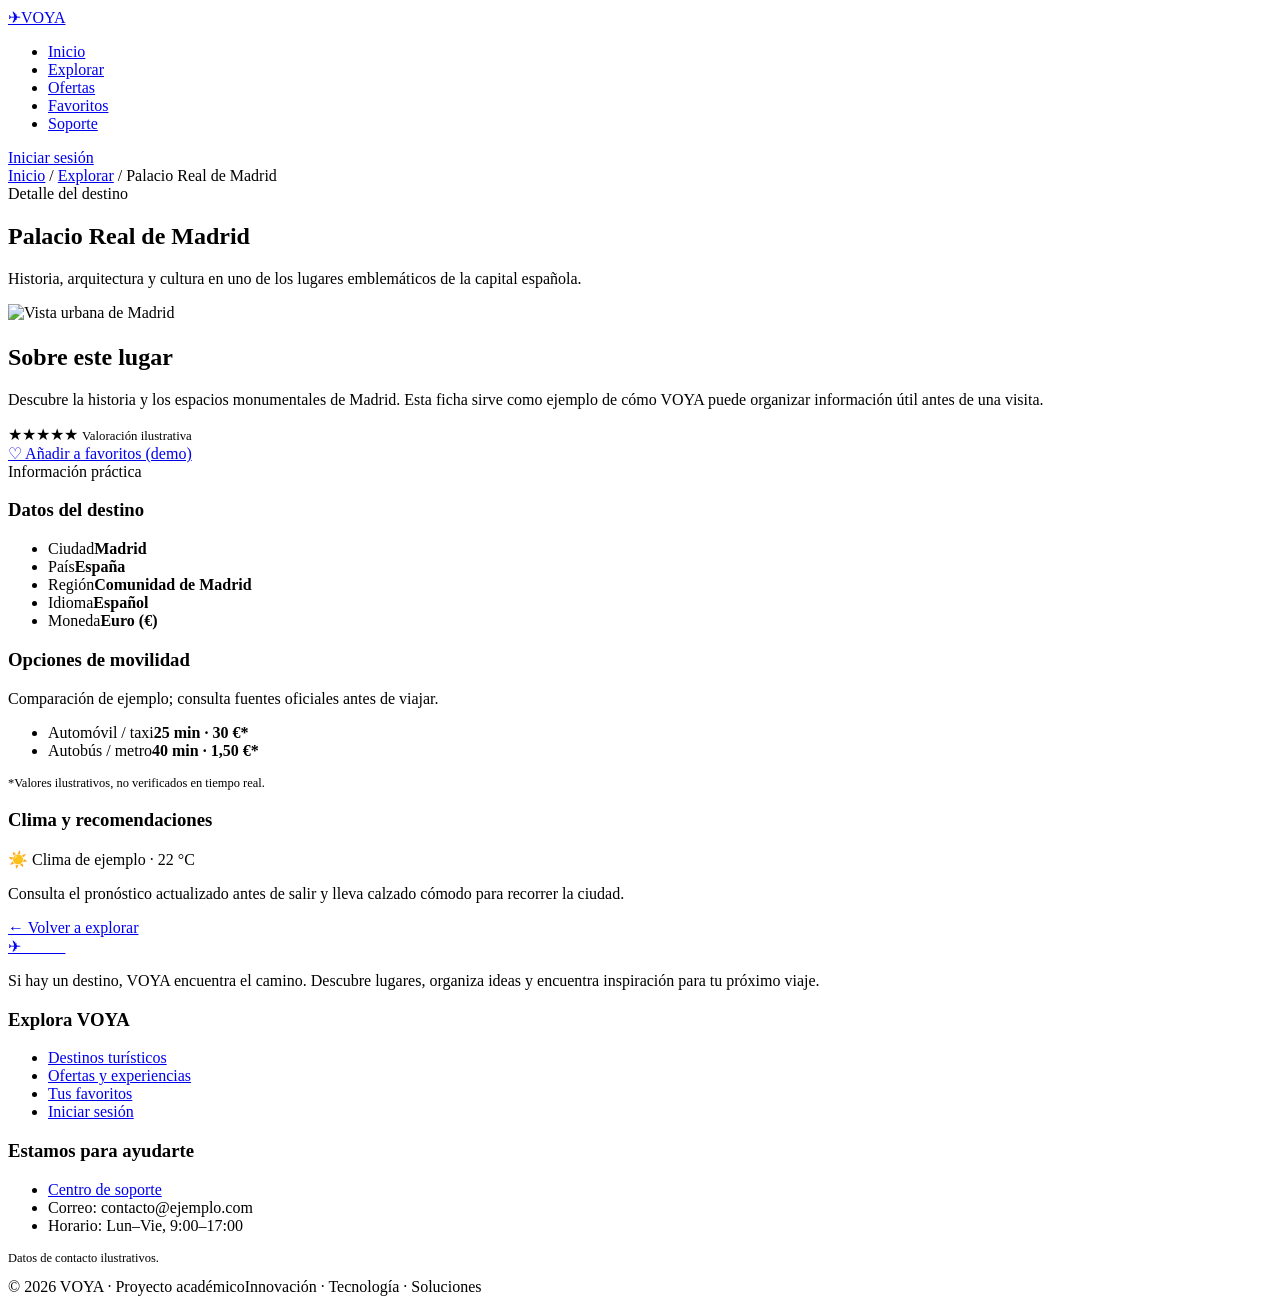
==== destino.html @ c6242189 "Add files via upload" ====
<!DOCTYPE html>
<html lang="es">
<head>
<meta charset="utf-8">
<meta name="viewport" content="width=device-width, initial-scale=1">
<meta name="description" content="VOYA: descubre destinos y planifica tu próximo viaje.">
<title>VOYA — Palacio Real de Madrid</title>
<link rel="stylesheet" href="css/styles.css">

</head>
<body>
<header class="header"><div class="header__container">
<a class="header__brand" href="index.html"><span class="brand-mark" aria-hidden="true">✈</span><span>VOYA</span></a>
<nav class="nav" aria-label="Navegación principal"><ul class="nav__list"><li><a class="nav__link" href="index.html">Inicio</a></li><li><a class="nav__link active" href="explorar.html">Explorar</a></li><li><a class="nav__link" href="ofertas.html">Ofertas</a></li><li><a class="nav__link" href="favoritos.html">Favoritos</a></li><li><a class="nav__link" href="soporte.html">Soporte</a></li></ul></nav>
<div class="header__actions"><a class="btn btn--pill btn--primary" href="login.html">Iniciar sesión</a></div>
</div></header>

<main><section class="page-hero"><div class="container"><div class="breadcrumbs"><a href="index.html">Inicio</a> / <a href="explorar.html">Explorar</a> / Palacio Real de Madrid</div><span class="eyebrow">Detalle del destino</span><h1>Palacio Real de Madrid</h1><p>Historia, arquitectura y cultura en uno de los lugares emblemáticos de la capital española.</p></div></section>
<section class="section"><div class="container"><div class="destination-detail"><div><img class="destination-detail__image" src="https://images.unsplash.com/photo-1539037116277-4db20889f2d4?auto=format&fit=crop&w=1200&q=85" alt="Vista urbana de Madrid"><div class="info-card" style="margin-top:22px"><h2 style="font-size:1.5rem">Sobre este lugar</h2><p>Descubre la historia y los espacios monumentales de Madrid. Esta ficha sirve como ejemplo de cómo VOYA puede organizar información útil antes de una visita.</p><div class="stars">★★★★★ <span style="color:var(--muted);font-size:.8rem;letter-spacing:0">Valoración ilustrativa</span></div><a class="btn btn--outline btn--small" href="favoritos.html">♡ Añadir a favoritos (demo)</a></div></div>
<div><div class="info-card"><span class="eyebrow">Información práctica</span><h3>Datos del destino</h3><ul class="info-list"><li><span>Ciudad</span><strong>Madrid</strong></li><li><span>País</span><strong>España</strong></li><li><span>Región</span><strong>Comunidad de Madrid</strong></li><li><span>Idioma</span><strong>Español</strong></li><li><span>Moneda</span><strong>Euro (€)</strong></li></ul></div>
<div class="info-card"><h3>Opciones de movilidad</h3><p>Comparación de ejemplo; consulta fuentes oficiales antes de viajar.</p><ul class="info-list"><li><span>Automóvil / taxi</span><strong>25 min · 30 €*</strong></li><li><span>Autobús / metro</span><strong>40 min · 1,50 €*</strong></li></ul><p style="font-size:.78rem;margin-top:12px">*Valores ilustrativos, no verificados en tiempo real.</p></div>
<div class="info-card"><h3>Clima y recomendaciones</h3><p>☀️ Clima de ejemplo · 22 °C</p><p style="margin-top:8px">Consulta el pronóstico actualizado antes de salir y lleva calzado cómodo para recorrer la ciudad.</p></div>
<a class="btn btn--primary btn--pill" href="explorar.html">← Volver a explorar</a></div></div></div></section></main>
<footer class="footer"><div class="container"><div class="footer__grid">
<div><a class="header__brand" href="index.html"><span class="brand-mark">✈</span><span style="color:#fff">VOYA</span></a><p style="margin-top:16px">Si hay un destino, VOYA encuentra el camino. Descubre lugares, organiza ideas y encuentra inspiración para tu próximo viaje.</p></div>
<div><h3>Explora VOYA</h3><ul class="footer__links"><li><a href="explorar.html">Destinos turísticos</a></li><li><a href="ofertas.html">Ofertas y experiencias</a></li><li><a href="favoritos.html">Tus favoritos</a></li><li><a href="login.html">Iniciar sesión</a></li></ul></div>
<div><h3>Estamos para ayudarte</h3><ul class="footer__links"><li><a href="soporte.html">Centro de soporte</a></li><li>Correo: contacto@ejemplo.com</li><li>Horario: Lun–Vie, 9:00–17:00</li></ul><p style="margin-top:10px;font-size:.78rem">Datos de contacto ilustrativos.</p></div>
</div><div class="footer__bottom"><span>© 2026 VOYA · Proyecto académico</span><span>Innovación · Tecnología · Soluciones</span></div></div></footer>
</body>
</html>
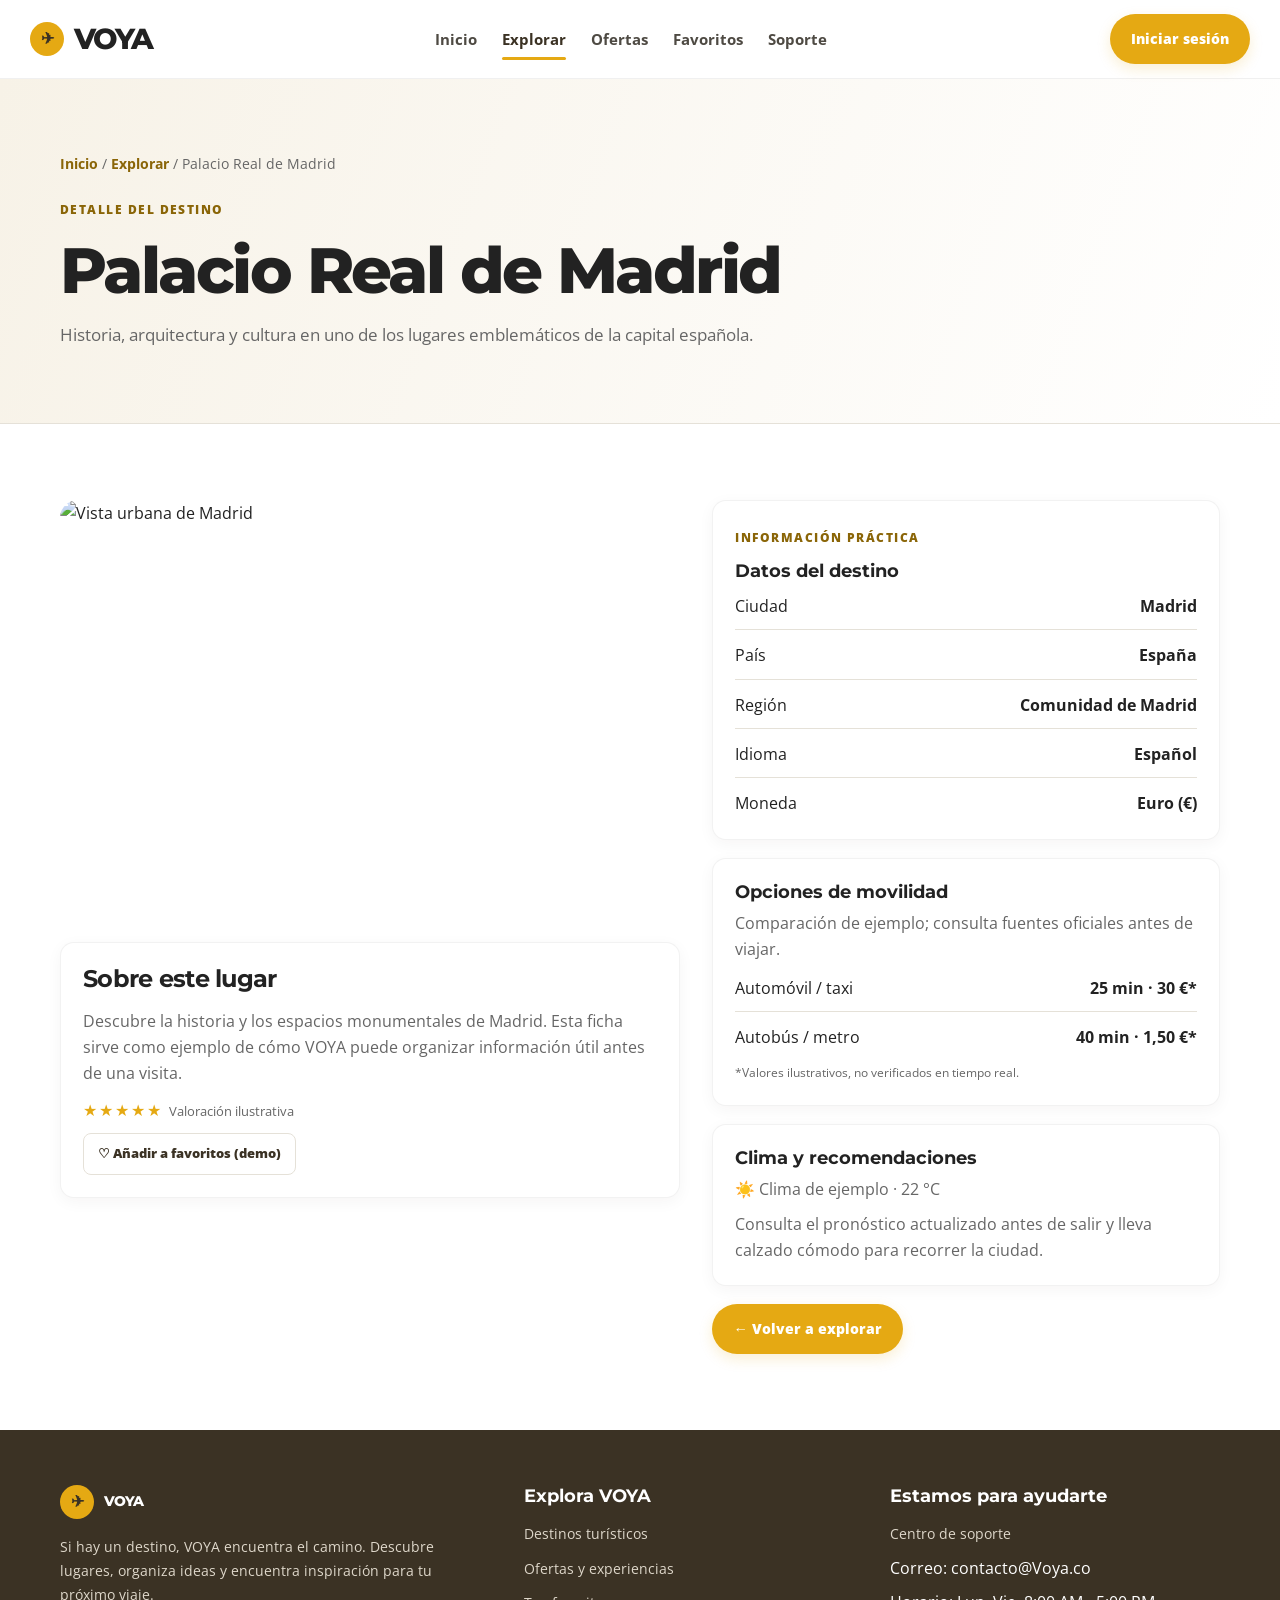
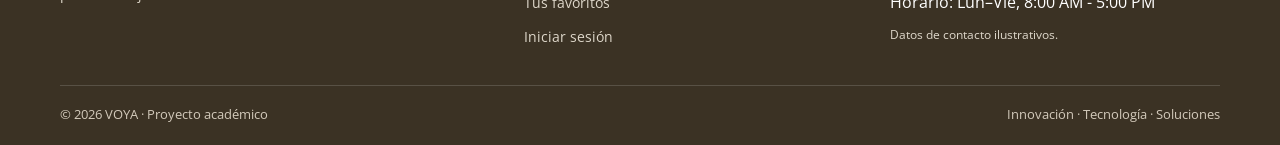
==== commit ded04c87: "Actualizar destino.html" ====
--- a/destino.html
+++ b/destino.html
@@ -24,7 +24,7 @@
 <footer class="footer"><div class="container"><div class="footer__grid">
 <div><a class="header__brand" href="index.html"><span class="brand-mark">✈</span><span style="color:#fff">VOYA</span></a><p style="margin-top:16px">Si hay un destino, VOYA encuentra el camino. Descubre lugares, organiza ideas y encuentra inspiración para tu próximo viaje.</p></div>
 <div><h3>Explora VOYA</h3><ul class="footer__links"><li><a href="explorar.html">Destinos turísticos</a></li><li><a href="ofertas.html">Ofertas y experiencias</a></li><li><a href="favoritos.html">Tus favoritos</a></li><li><a href="login.html">Iniciar sesión</a></li></ul></div>
-<div><h3>Estamos para ayudarte</h3><ul class="footer__links"><li><a href="soporte.html">Centro de soporte</a></li><li>Correo: contacto@ejemplo.com</li><li>Horario: Lun–Vie, 9:00–17:00</li></ul><p style="margin-top:10px;font-size:.78rem">Datos de contacto ilustrativos.</p></div>
+<div><h3>Estamos para ayudarte</h3><ul class="footer__links"><li><a href="soporte.html">Centro de soporte</a></li><li>Correo: contacto@Voya.co</li><li>Horario: Lun–Vie, 8:00 AM - 5:00 PM</li></ul><p style="margin-top:10px;font-size:.78rem">Datos de contacto ilustrativos.</p></div>
 </div><div class="footer__bottom"><span>© 2026 VOYA · Proyecto académico</span><span>Innovación · Tecnología · Soluciones</span></div></div></footer>
 </body>
 </html>
--- a/css/styles.css
+++ b/css/styles.css
@@ -0,0 +1,118 @@
+@import url('https://fonts.googleapis.com/css2?family=Montserrat:wght@400;500;600;700;800&family=Open+Sans:wght@400;500;600;700&display=swap');
+:root{--gold:#E5A913;--gold-hover:#cf950c;--gold-light:#fef8eb;--brown:#3B3224;--brown-dark:#2B2317;--cream:#F7F5EE;--white:#fff;--ink:#222;--muted:#666;--gray:#EFEFEF;--border:#e5e1d8;--red:#FF3B30;--radius:14px;--pill:999px;--shadow:0 8px 26px rgba(34,28,18,.09);--heading:'Montserrat',sans-serif;--body:'Open Sans',sans-serif}
+*{box-sizing:border-box;margin:0;padding:0}
+html{scroll-behavior:smooth}
+body{font-family:var(--body);color:var(--ink);line-height:1.65;background:#fff}
+img{display:block;max-width:100%;object-fit:cover}
+a{color:inherit;text-decoration:none}
+button,input,textarea,select{font:inherit}
+button,.btn{cursor:pointer}
+.container{width:min(1160px,calc(100% - 40px));margin-inline:auto}
+.section{padding:76px 0}
+.section--cream{background:var(--cream)}
+.section--dark{background:var(--brown);color:#fff}
+.eyebrow{display:inline-block;color:#8a6507;text-transform:uppercase;letter-spacing:.12em;font-size:.76rem;font-weight:800;margin-bottom:12px}
+h1,h2,h3,h4{font-family:var(--heading);line-height:1.2}
+h1{font-size:clamp(2.35rem,5vw,4.5rem);font-weight:800;letter-spacing:-.04em}
+h2{font-size:clamp(1.8rem,3vw,2.65rem);letter-spacing:-.03em;margin-bottom:14px}
+h3{font-size:1.1rem;margin-bottom:8px}
+p{color:var(--muted)}
+.section--dark p{color:#e9e4db}
+.section-heading{max-width:700px;margin-bottom:32px}
+.section-heading p{font-size:1.03rem}
+.text-gold{color:var(--gold)}
+.header{position:sticky;top:0;z-index:20;background:rgba(255,255,255,.96);backdrop-filter:blur(12px);border-bottom:1px solid rgba(0,0,0,.06)}
+.header__container{width:min(1220px,calc(100% - 40px));min-height:78px;margin:auto;display:flex;align-items:center;justify-content:space-between;gap:26px}
+.header__brand{display:flex;align-items:center;gap:10px;font-family:var(--heading);font-weight:800;font-size:1.8rem;letter-spacing:-.07em}
+.brand-mark{display:inline-grid;place-items:center;width:34px;height:34px;border-radius:50%;background:var(--gold);color:var(--brown);font-size:1rem;letter-spacing:0}
+.nav__list{display:flex;list-style:none;align-items:center;gap:25px}
+.nav__link{display:inline-block;padding:10px 0;color:#4e4a43;font-weight:700;font-size:.91rem;position:relative}
+.nav__link:hover,.nav__link.active{color:var(--brown)}
+.nav__link.active:after{content:"";position:absolute;left:0;right:0;bottom:1px;height:3px;border-radius:4px;background:var(--gold)}
+.header__actions{display:flex;align-items:center;gap:12px}
+.btn{display:inline-flex;align-items:center;justify-content:center;gap:8px;padding:12px 20px;border:1px solid transparent;border-radius:8px;font-weight:800;font-size:.9rem;transition:transform .2s,background .2s,box-shadow .2s}
+.btn:hover{transform:translateY(-2px)}
+.btn--pill{border-radius:var(--pill)}
+.btn--primary{background:var(--gold);color:#fff;box-shadow:0 5px 14px rgba(229,169,19,.18)}
+.btn--primary:hover{background:var(--gold-hover)}
+.btn--outline{border-color:var(--border);background:#fff;color:var(--brown)}
+.btn--outline-light{border-color:rgba(255,255,255,.65);color:#fff;background:rgba(255,255,255,.08)}
+.btn--small{padding:9px 14px;font-size:.82rem}
+.hero{position:relative;min-height:590px;display:flex;align-items:center;color:#fff;background:linear-gradient(90deg,rgba(24,22,18,.82),rgba(24,22,18,.36)),url('https://images.unsplash.com/photo-1500530855697-b586d89ba3ee?auto=format&fit=crop&w=2000&q=85') center/cover}
+.hero__container{width:min(1160px,calc(100% - 40px));margin:auto;padding:80px 0 130px}
+.hero__content{max-width:690px}
+.badge{display:inline-block;padding:7px 12px;border-radius:var(--pill);font-size:.76rem;font-weight:800;letter-spacing:.03em}
+.badge--gold{background:rgba(229,169,19,.17);border:1px solid rgba(229,169,19,.7);color:#ffdc80;margin-bottom:20px}
+.hero__title{margin-bottom:20px}
+.hero__slogan{color:#f5e8c8;font-size:1.05rem;font-weight:600;margin-bottom:25px}
+.hero__content>p:not(.hero__slogan){color:#f4f1eb;font-size:1.08rem;max-width:610px;margin-bottom:25px}
+.hero__cta-group{display:flex;gap:12px;flex-wrap:wrap}
+.search-box{position:absolute;left:50%;bottom:-48px;transform:translateX(-50%);width:min(1080px,calc(100% - 40px));padding:18px;background:#fff;color:var(--ink);border-radius:18px;box-shadow:var(--shadow)}
+.search-box__form{display:grid;grid-template-columns:1.5fr 1fr 1fr auto;gap:14px;align-items:end}
+.search-box__field{display:flex;flex-direction:column;gap:5px}
+.search-box__label{font-size:.75rem;font-weight:800;color:var(--brown)}
+.search-box__input,.form-control{width:100%;border:1px solid var(--border);background:#faf9f6;border-radius:8px;padding:12px 13px;color:var(--ink);min-width:0}
+.search-box__input:focus,.form-control:focus,textarea:focus{outline:2px solid rgba(229,169,19,.45);border-color:var(--gold)}
+.home-after-hero{padding-top:115px}
+.grid{display:grid;gap:22px}
+.grid--3{grid-template-columns:repeat(3,minmax(0,1fr))}
+.grid--4{grid-template-columns:repeat(4,minmax(0,1fr))}
+.destination-card,.offer-card,.review-card,.category-card,.info-card{background:#fff;border:1px solid rgba(0,0,0,.05);border-radius:var(--radius);overflow:hidden;box-shadow:0 4px 16px rgba(35,29,20,.045);transition:transform .2s,box-shadow .2s}
+.destination-card:hover,.offer-card:hover,.category-card:hover{transform:translateY(-4px);box-shadow:var(--shadow)}
+.destination-card__image{height:220px;width:100%}
+.destination-card__body,.offer-card__body{padding:20px}
+.destination-card__meta{font-size:.82rem;color:var(--muted);margin:7px 0 12px}
+.card-row{display:flex;align-items:center;justify-content:space-between;gap:12px}
+.heart{color:var(--red);font-size:1.25rem}
+.category-card{padding:25px 20px}
+.category-icon{width:48px;height:48px;display:grid;place-items:center;background:var(--gold-light);border-radius:14px;font-size:1.4rem;margin-bottom:17px}
+.category-card p{font-size:.9rem;margin-bottom:14px}
+.offer-card__image{height:190px;width:100%}
+.price{font-family:var(--heading);font-weight:800;font-size:1.2rem;color:var(--brown)}
+.price small{font-family:var(--body);font-weight:500;font-size:.78rem;color:var(--muted)}
+.promo-banner{display:flex;justify-content:space-between;align-items:center;gap:25px;padding:34px;border-radius:18px;background:linear-gradient(120deg,#3B3224,#2B2317);color:#fff}
+.promo-banner p{margin-top:8px}
+.review-card{padding:25px;background:var(--cream);border:0}
+.stars{color:var(--gold);letter-spacing:2px;margin:10px 0}
+.review-person{display:flex;align-items:center;gap:12px;margin-top:18px}
+.avatar{width:42px;height:42px;border-radius:50%;background:#e5d7b4;display:grid;place-items:center;font-weight:800;color:var(--brown)}
+.page-hero{padding:74px 0;background:linear-gradient(110deg,#f7f2e7,#fff);border-bottom:1px solid var(--border)}
+.page-hero p{max-width:700px;margin-top:12px;font-size:1.04rem}
+.breadcrumbs{font-size:.85rem;color:var(--muted);margin-bottom:20px}
+.breadcrumbs a{color:#8a6507;font-weight:700}
+.filters{display:flex;gap:10px;flex-wrap:wrap;margin:25px 0 30px}
+.filter-pill{padding:8px 15px;border:1px solid var(--border);border-radius:var(--pill);background:#fff;font-size:.84rem;font-weight:700}
+.filter-pill.active{background:var(--gold-light);border-color:var(--gold)}
+.destination-detail{display:grid;grid-template-columns:1.1fr .9fr;gap:32px;align-items:start}
+.destination-detail__image{width:100%;height:420px;border-radius:18px}
+.info-card{padding:22px;margin-bottom:18px}
+.info-list{list-style:none;display:grid;gap:12px;margin-top:12px}
+.info-list li{display:flex;justify-content:space-between;gap:16px;padding-bottom:10px;border-bottom:1px solid var(--border)}
+.info-list li:last-child{border-bottom:0;padding-bottom:0}
+.form-layout{display:grid;grid-template-columns:.9fr 1.1fr;gap:35px;align-items:start}
+.form-panel{background:#fff;border:1px solid var(--border);border-radius:18px;padding:30px;box-shadow:var(--shadow)}
+.form-group{display:flex;flex-direction:column;gap:7px;margin-bottom:17px}
+.form-group label{font-size:.85rem;font-weight:800}
+textarea.form-control{min-height:140px;resize:vertical}
+.login-page{min-height:100vh;display:grid;place-items:center;padding:30px;background:linear-gradient(135deg,#f7f2e7,#fff)}
+.login-card{width:min(440px,100%);background:#fff;border:1px solid var(--border);border-radius:22px;padding:36px;box-shadow:var(--shadow)}
+.login-card .header__brand{margin-bottom:25px}
+.login-card h1{font-size:2rem;margin-bottom:10px}
+.login-card>p{margin-bottom:25px}
+.login-links{display:flex;justify-content:space-between;gap:10px;font-size:.83rem;color:#8a6507;font-weight:700;margin-top:15px}
+.empty-state{text-align:center;padding:45px 25px;border:1px dashed #d7c9a8;border-radius:18px;background:#fffdf8}
+.empty-state__icon{font-size:2.6rem;margin-bottom:12px}
+.footer{background:var(--brown);color:#fff;padding:55px 0 20px}
+.footer__grid{display:grid;grid-template-columns:1.3fr 1fr 1fr;gap:35px;padding-bottom:35px}
+.footer p,.footer a{color:#ded7ca;font-size:.9rem}
+.footer h3{margin-bottom:14px;color:#fff}
+.footer__links{display:grid;gap:8px;list-style:none}
+.footer__bottom{border-top:1px solid rgba(255,255,255,.15);padding-top:18px;display:flex;justify-content:space-between;gap:15px;font-size:.8rem;color:#d3cabb}
+.notice{font-size:.82rem;padding:12px 15px;background:#fff8e6;border-left:3px solid var(--gold);border-radius:4px;color:#5f4a18;margin-top:18px}
+.faq details{padding:17px 0;border-bottom:1px solid var(--border)}
+.faq summary{font-weight:800;cursor:pointer}
+.faq details p{padding-top:10px}
+:focus-visible{outline:3px solid #7b5b09;outline-offset:3px}
+@media(max-width:900px){.header__container{flex-wrap:wrap;padding:14px 0;gap:12px}.nav{order:3;width:100%;overflow-x:auto}.nav__list{justify-content:center;gap:20px}.header__actions{margin-left:auto}.search-box__form{grid-template-columns:repeat(2,minmax(0,1fr))}.search-box__btn{width:100%}.hero{min-height:640px}.hero__container{padding-bottom:190px}.search-box{bottom:-85px}.home-after-hero{padding-top:135px}.grid--4{grid-template-columns:repeat(2,minmax(0,1fr))}.destination-detail,.form-layout{grid-template-columns:1fr}.footer__grid{grid-template-columns:repeat(2,minmax(0,1fr))}}
+@media(max-width:600px){.container,.header__container{width:min(100% - 28px,1160px)}.header__container{justify-content:space-between}.header__brand{font-size:1.5rem}.header__actions .btn{padding:9px 13px;font-size:.78rem}.nav__list{justify-content:flex-start;gap:19px}.nav__link{font-size:.83rem}.section{padding:54px 0}.hero{min-height:690px;background-position:58% center}.hero__container{width:calc(100% - 28px);padding:55px 0 250px}.hero__title{font-size:2.6rem}.search-box{width:calc(100% - 28px);bottom:-150px;padding:14px}.search-box__form{grid-template-columns:1fr 1fr;gap:10px}.search-box__field:first-child{grid-column:1/-1}.search-box__input{padding:10px;font-size:.84rem}.search-box__btn{grid-column:1/-1}.home-after-hero{padding-top:195px}.grid--3,.grid--4{grid-template-columns:1fr}.destination-card__image{height:230px}.promo-banner{align-items:flex-start;flex-direction:column;padding:25px}.page-hero{padding:50px 0}.destination-detail__image{height:270px}.form-panel,.login-card{padding:24px}.footer__grid{grid-template-columns:1fr;gap:25px}.footer__bottom{flex-direction:column}.login-links{flex-direction:column}}
+@media(prefers-reduced-motion:reduce){html{scroll-behavior:auto}*,*::before,*::after{transition:none!important}}
